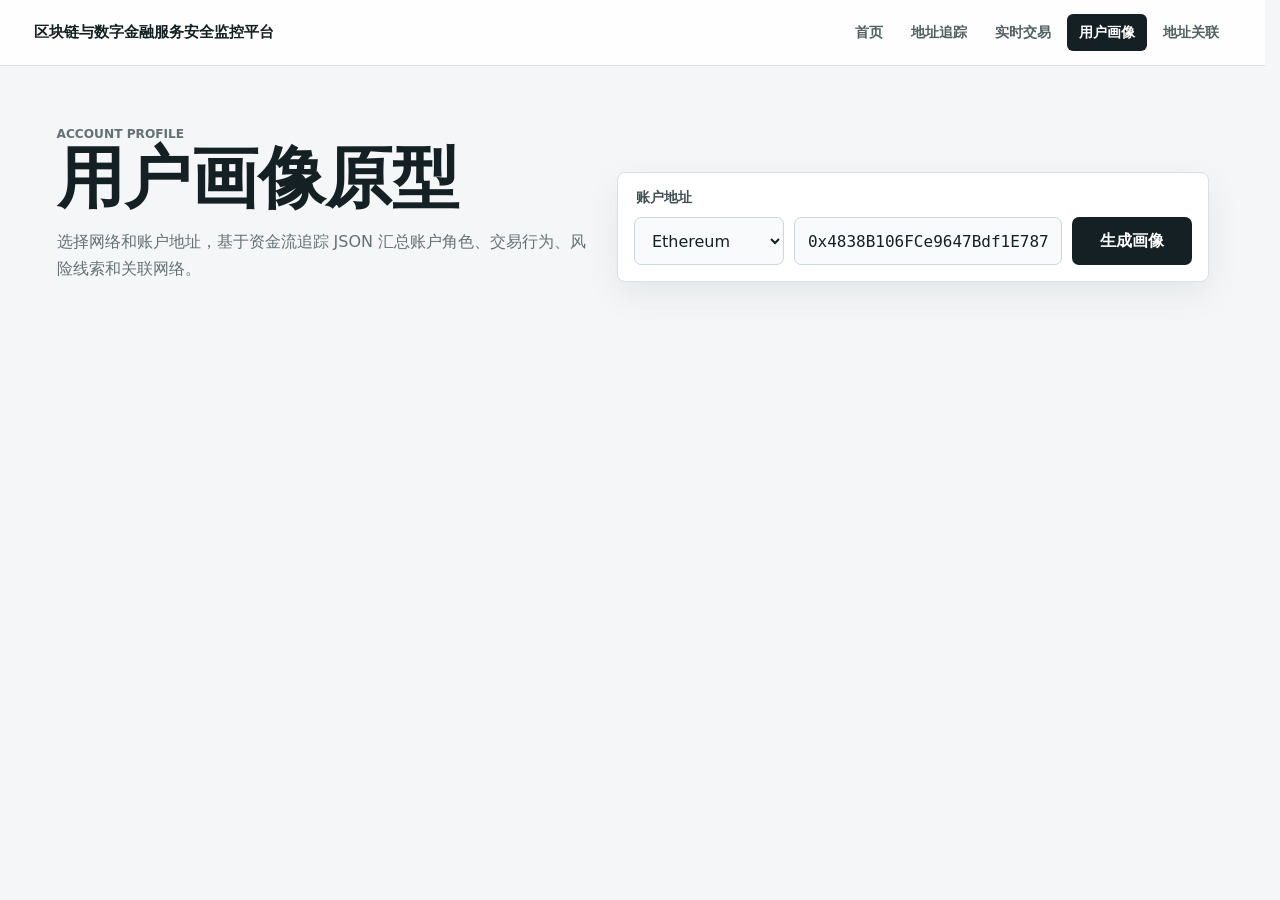
==== profile.html @ b5d5235a "Add overview homepage, move address search to track.html" ====
<!doctype html>
<html lang="zh-CN">
  <head>
    <meta charset="utf-8" />
    <meta name="viewport" content="width=device-width, initial-scale=1" />
    <title>用户画像原型</title>
    <meta
      name="description"
      content="基于资金流追踪示例数据生成链上账户用户画像原型"
    />
    <link rel="stylesheet" href="./live.css?v=20260729-brand-text" />
    <script type="module" src="./profile.js?v=20260722-native-assets"></script>
  </head>
  <body class="analysis-body">
    <header class="site-header">
      <a class="site-brand" href="./index.html" aria-label="区块链与数字金融服务安全监控平台首页">
        <span>区块链与数字金融服务安全监控平台</span>
      </a>
      <nav class="tool-nav" aria-label="分析工具">
        <a href="./index.html">首页</a>
        <a href="./track.html">地址追踪</a>
        <a href="./live.html">实时交易</a>
        <a href="./profile.html" aria-current="page">用户画像</a>
        <a href="./relation.html">地址关联</a>
      </nav>
    </header>

    <main class="analysis-main">
      <section class="analysis-hero">
        <div>
          <p class="section-kicker">Account profile</p>
          <h1>用户画像原型</h1>
          <p>
            选择网络和账户地址，基于资金流追踪 JSON 汇总账户角色、交易行为、风险线索和关联网络。
          </p>
        </div>
        <form class="analysis-search" id="profile-form">
          <label for="profile-address">账户地址</label>
          <div class="analysis-search-row">
            <select id="profile-chain" aria-label="选择网络">
              <option value="eth">Ethereum</option>
              <option value="bsc">BNB Smart Chain</option>
              <option value="polygon">Polygon PoS</option>
            </select>
            <input
              id="profile-address"
              autocomplete="off"
              spellcheck="false"
              value="0x4838B106FCe9647Bdf1E7877BF73cE8B0BAD5f97"
              placeholder="0x..."
            />
            <button type="submit">生成画像</button>
          </div>
          <p class="form-error" id="profile-error" hidden></p>
        </form>
      </section>

      <section class="profile-layout" id="profile-output" aria-live="polite"></section>
    </main>
  </body>
</html>
---- live.css ----
:root {
  --page: #f4f6f7;
  --surface: #ffffff;
  --surface-soft: #eef2f3;
  --ink: #142024;
  --muted: #647174;
  --line: #d7e0e2;
  --line-strong: #b7c5c8;
  --teal: #087f7b;
  --teal-dark: #075d5b;
  --amber: #d28b16;
  --red: #c2463d;
  --green: #2d7d52;
  --blue: #4263d5;
  --purple: #7556c8;
  --shadow: 0 20px 60px rgba(20, 32, 36, 0.11);
}

* {
  box-sizing: border-box;
}

[hidden] {
  display: none !important;
}

html {
  min-width: 320px;
  scrollbar-gutter: stable;
}

body {
  background: var(--page);
  color: var(--ink);
  font-family:
    Inter, ui-sans-serif, system-ui, -apple-system, BlinkMacSystemFont,
    "Segoe UI", sans-serif;
  margin: 0;
  min-height: 100vh;
}

button,
input,
select {
  font: inherit;
}

button,
a,
select {
  -webkit-tap-highlight-color: transparent;
}

a {
  color: inherit;
}

.site-header {
  align-items: center;
  background: rgba(255, 255, 255, 0.94);
  border-bottom: 1px solid var(--line);
  display: flex;
  justify-content: space-between;
  min-height: 66px;
  padding: 0 34px;
  position: relative;
  z-index: 20;
}

.site-brand {
  align-items: center;
  display: inline-flex;
  font-size: 0.95rem;
  font-weight: 800;
  gap: 10px;
  text-decoration: none;
}

.tool-nav {
  align-items: center;
  display: flex;
  gap: 4px;
}

.tool-nav a {
  border-radius: 6px;
  color: #526064;
  font-size: 0.9rem;
  font-weight: 700;
  padding: 9px 12px;
  text-decoration: none;
}

.tool-nav a:hover {
  background: #edf2f2;
  color: var(--ink);
}

.tool-nav a[aria-current="page"] {
  background: var(--ink);
  color: #ffffff;
}

.live-home-main {
  margin: 0 auto;
  max-width: 1180px;
  padding: 96px 34px 72px;
}

.live-home-copy {
  max-width: 870px;
}

.section-kicker {
  color: var(--teal-dark);
  font-size: 0.76rem;
  font-weight: 800;
  letter-spacing: 0;
  margin: 0 0 10px;
  text-transform: uppercase;
}

.live-home-copy h1 {
  font-size: 4rem;
  letter-spacing: 0;
  line-height: 1.02;
  margin: 0;
  max-width: 820px;
}

.live-home-lead {
  color: var(--muted);
  font-size: 1.08rem;
  line-height: 1.8;
  margin: 24px 0 0;
  max-width: 680px;
}

.asset-search {
  background: var(--surface);
  border: 1px solid var(--line);
  border-radius: 8px;
  box-shadow: var(--shadow);
  margin-top: 36px;
  max-width: 780px;
  padding: 16px;
}

.asset-search > label {
  color: #405055;
  display: block;
  font-size: 0.86rem;
  font-weight: 800;
  margin: 0 0 10px 2px;
}

.asset-search-row {
  display: grid;
  gap: 10px;
  grid-template-columns: minmax(0, 1fr) 140px;
}

.asset-search-row input {
  background: #f8fafb;
  border: 1px solid #cbd7da;
  border-radius: 7px;
  color: var(--ink);
  min-height: 54px;
  min-width: 0;
  outline: none;
  padding: 0 16px;
}

.asset-search-row input:focus {
  border-color: var(--teal);
  box-shadow: 0 0 0 3px rgba(8, 127, 123, 0.15);
}

.asset-search-row button {
  background: var(--teal);
  border: 0;
  border-radius: 7px;
  color: #ffffff;
  cursor: pointer;
  font-weight: 800;
  min-height: 54px;
  padding: 0 18px;
}

.asset-search-row button:hover {
  background: var(--teal-dark);
}

.form-error {
  color: #a92f28;
  font-size: 0.88rem;
  margin: 10px 2px 0;
}

.network-picker {
  border-top: 1px solid var(--line);
  margin-top: 96px;
  padding-top: 30px;
}

.section-heading {
  align-items: end;
  display: flex;
  gap: 24px;
  justify-content: space-between;
}

.section-heading h2 {
  font-size: 1.65rem;
  letter-spacing: 0;
  margin: 0;
}

.section-heading > p {
  color: var(--muted);
  font-size: 0.92rem;
  line-height: 1.6;
  margin: 0;
}

.network-grid {
  display: grid;
  gap: 12px;
  grid-template-columns: repeat(3, minmax(0, 1fr));
  margin-top: 22px;
}

.network-option {
  align-items: center;
  background: var(--surface);
  border: 1px solid var(--line);
  border-radius: 8px;
  color: var(--ink);
  cursor: pointer;
  display: grid;
  gap: 12px;
  grid-template-columns: 46px minmax(0, 1fr) 24px;
  min-height: 86px;
  padding: 14px;
  text-align: left;
}

.network-option:hover,
.network-option:focus-visible {
  border-color: var(--line-strong);
  box-shadow: 0 10px 30px rgba(20, 32, 36, 0.08);
  outline: none;
  transform: translateY(-2px);
}

.network-swatch {
  align-items: center;
  border-radius: 50%;
  display: inline-flex;
  font-size: 1rem;
  font-weight: 900;
  height: 46px;
  justify-content: center;
  width: 46px;
}

.network-swatch-eth {
  background: #e7ebff;
  color: #344ec1;
}

.network-swatch-bsc {
  background: #fff1ce;
  color: #946007;
}

.network-swatch-polygon {
  background: #eee8ff;
  color: #6841bd;
}

.network-option-copy {
  min-width: 0;
}

.network-option-copy strong,
.network-option-copy small {
  display: block;
  overflow-wrap: anywhere;
}

.network-option-copy strong {
  font-size: 0.98rem;
}

.network-option-copy small {
  color: var(--muted);
  font-size: 0.78rem;
  margin-top: 4px;
}

.network-option-action {
  color: var(--teal-dark);
  font-size: 1.35rem;
  text-align: right;
}

/* Analysis pages */
.analysis-body {
  background: var(--page);
}

.analysis-main {
  margin: 0 auto;
  max-width: 1220px;
  padding: 42px 34px 72px;
}

.analysis-hero {
  align-items: end;
  display: grid;
  gap: 28px;
  grid-template-columns: minmax(0, 0.9fr) minmax(420px, 1fr);
}

.analysis-hero h1 {
  font-size: clamp(2.2rem, 6vw, 4.2rem);
  letter-spacing: 0;
  line-height: 1;
  margin: 0;
}

.analysis-hero p {
  color: var(--muted);
  line-height: 1.7;
  margin: 16px 0 0;
  max-width: 660px;
}

.analysis-search,
.profile-wheel-panel,
.profile-detail-panel,
.relation-summary-panel,
.relation-table,
.analysis-state,
.analysis-empty {
  background: var(--surface);
  border: 1px solid var(--line);
  border-radius: 8px;
  box-shadow: 0 12px 34px rgba(20, 32, 36, 0.07);
}

.analysis-search {
  padding: 16px;
}

.analysis-search > label {
  color: #405055;
  display: block;
  font-size: 0.86rem;
  font-weight: 800;
  margin: 0 0 10px 2px;
}

.analysis-search-row {
  display: grid;
  gap: 10px;
  grid-template-columns: 150px minmax(0, 1fr) 120px;
}

.relation-search-row {
  grid-template-columns: 150px minmax(0, 1fr) minmax(0, 1fr) 120px;
}

.analysis-search-row input,
.analysis-search-row select {
  background: #f8fafb;
  border: 1px solid #cbd7da;
  border-radius: 7px;
  color: var(--ink);
  min-height: 48px;
  min-width: 0;
  outline: none;
  padding: 0 13px;
}

.analysis-search-row input {
  font-family: ui-monospace, SFMono-Regular, Menlo, Consolas, monospace;
}

.analysis-search-row input:focus,
.analysis-search-row select:focus {
  border-color: var(--teal);
  box-shadow: 0 0 0 3px rgba(8, 127, 123, 0.15);
}

.analysis-search-row button,
.analysis-link-button {
  align-items: center;
  background: var(--ink);
  border: 0;
  border-radius: 7px;
  color: #ffffff;
  cursor: pointer;
  display: inline-flex;
  font-weight: 800;
  justify-content: center;
  min-height: 48px;
  padding: 0 16px;
  text-decoration: none;
}

.analysis-search-row button:hover,
.analysis-link-button:hover {
  background: var(--teal-dark);
}

.profile-layout {
  display: grid;
  gap: 18px;
  grid-template-columns: minmax(360px, 0.85fr) minmax(0, 1.15fr);
  margin-top: 24px;
}

.profile-wheel-panel,
.profile-detail-panel,
.relation-summary-panel {
  padding: 20px;
}

.profile-wheel {
  aspect-ratio: 1;
  display: grid;
  gap: 10px;
  grid-template-columns: 1fr 1fr;
  max-width: 520px;
  min-height: 420px;
  position: relative;
}

.profile-wheel article {
  align-content: center;
  background: #f8fafb;
  border: 1px solid #dbe5e7;
  display: grid;
  justify-items: start;
  min-width: 0;
  padding: 20px;
}

.profile-wheel article:nth-of-type(1) {
  border-radius: 100% 8px 8px 8px;
  justify-items: end;
  text-align: right;
}

.profile-wheel article:nth-of-type(2) {
  border-radius: 8px 100% 8px 8px;
}

.profile-wheel article:nth-of-type(3) {
  border-radius: 8px 8px 8px 100%;
  justify-items: end;
  text-align: right;
}

.profile-wheel article:nth-of-type(4) {
  border-radius: 8px 8px 100% 8px;
}

.profile-wheel span,
.profile-metrics dt,
.relation-summary dt {
  color: var(--muted);
  display: block;
  font-size: 0.76rem;
  font-weight: 800;
  margin-bottom: 8px;
}

.profile-wheel strong {
  display: block;
  font-size: 1rem;
  overflow-wrap: anywhere;
}

.profile-center {
  align-content: center;
  background: var(--ink);
  border: 8px solid var(--surface);
  border-radius: 50%;
  box-shadow: 0 18px 45px rgba(20, 32, 36, 0.18);
  color: #ffffff;
  display: grid;
  height: 178px;
  justify-items: center;
  left: 50%;
  padding: 18px;
  position: absolute;
  text-align: center;
  top: 50%;
  transform: translate(-50%, -50%);
  width: 178px;
  z-index: 2;
}

.profile-center span {
  color: #cbd5d8;
  font-size: 0.74rem;
  margin: 7px 0 0;
}

.analysis-panel-heading {
  align-items: center;
  display: flex;
  gap: 16px;
  justify-content: space-between;
  margin-bottom: 16px;
}

.analysis-panel-heading h2,
.analysis-subsection h3,
.relation-summary-panel h2 {
  margin: 0;
}

.relation-summary-panel > div:first-child {
  margin-bottom: 22px;
}

.profile-metrics,
.relation-summary {
  display: grid;
  gap: 10px;
  grid-template-columns: repeat(4, minmax(0, 1fr));
  margin: 0 0 16px;
}

.profile-metrics div,
.relation-summary div {
  background: #f8fafb;
  border: 1px solid #dfe8ea;
  border-radius: 8px;
  min-width: 0;
  padding: 12px;
}

.profile-metrics dd,
.relation-summary dd {
  font-weight: 900;
  margin: 0;
  overflow-wrap: anywhere;
}

.profile-tags {
  display: flex;
  flex-wrap: wrap;
  gap: 8px;
  margin-bottom: 18px;
}

.profile-tags span {
  background: #edf6f5;
  border: 1px solid #c9e4e1;
  border-radius: 999px;
  color: var(--teal-dark);
  font-size: 0.78rem;
  font-weight: 800;
  padding: 7px 10px;
}

.analysis-subsection {
  border-top: 1px solid var(--line);
  padding-top: 16px;
}

.analysis-subsection + .analysis-subsection {
  margin-top: 18px;
}

.analysis-list {
  color: #354448;
  line-height: 1.7;
  margin: 10px 0 0;
  padding-left: 18px;
}

.relation-output {
  display: grid;
  gap: 16px;
  margin-top: 24px;
}

.relation-table {
  display: grid;
  gap: 0;
  overflow: hidden;
}

.relation-table.compact {
  box-shadow: none;
}

.relation-table article {
  align-items: center;
  display: grid;
  gap: 12px;
  grid-template-columns: minmax(160px, 0.8fr) minmax(0, 1fr) minmax(160px, 0.9fr);
  padding: 14px 16px;
}

.relation-table article + article {
  border-top: 1px solid var(--line);
}

.relation-table strong,
.relation-table span,
.relation-table small {
  display: block;
}

.relation-table span,
.relation-table small {
  color: var(--muted);
}

.relation-table p {
  align-items: center;
  display: flex;
  gap: 8px;
  margin: 0;
}

.relation-table code {
  font-family: ui-monospace, SFMono-Regular, Menlo, Consolas, monospace;
}

.analysis-state,
.analysis-empty {
  color: var(--muted);
  padding: 20px;
}

/* Live result */
.monitor-body {
  background: #edf1f2;
  overflow-x: hidden;
}

.monitor-header {
  align-items: center;
  background: var(--surface);
  border-bottom: 1px solid var(--line);
  display: flex;
  gap: 24px;
  justify-content: space-between;
  min-height: 70px;
  padding: 10px 24px;
  position: sticky;
  top: 0;
  z-index: 30;
}

.monitor-header-main,
.monitor-controls,
.monitor-status,
.monitor-actions {
  align-items: center;
  display: flex;
}

.monitor-header-main {
  gap: 18px;
  min-width: 0;
}

.monitor-nav {
  margin-right: 2px;
}

.monitor-title {
  min-width: 0;
  overflow: hidden;
}

.monitor-title strong,
.monitor-title span {
  display: block;
}

.monitor-title strong {
  font-size: 0.96rem;
}

.monitor-title span {
  color: var(--muted);
  font-size: 0.74rem;
  margin-top: 2px;
  overflow: hidden;
  text-overflow: ellipsis;
  white-space: nowrap;
}

.monitor-controls {
  gap: 16px;
}

.chain-control {
  align-items: center;
  display: flex;
  gap: 8px;
}

.chain-control label {
  color: var(--muted);
  font-size: 0.78rem;
  font-weight: 700;
}

.chain-control select {
  background: #f7f9fa;
  border: 1px solid var(--line);
  border-radius: 6px;
  color: var(--ink);
  min-height: 38px;
  outline: none;
  padding: 0 30px 0 10px;
}

.chain-control select:focus {
  border-color: var(--teal);
  box-shadow: 0 0 0 3px rgba(8, 127, 123, 0.13);
}

.monitor-status {
  gap: 9px;
  min-width: 150px;
}

.status-dot {
  background: var(--green);
  border-radius: 50%;
  box-shadow: 0 0 0 4px rgba(45, 125, 82, 0.12);
  height: 8px;
  width: 8px;
}

.status-dot.is-loading {
  animation: status-pulse 1s ease-in-out infinite;
  background: var(--amber);
  box-shadow: 0 0 0 4px rgba(210, 139, 22, 0.13);
}

.status-dot.is-error {
  background: var(--red);
  box-shadow: 0 0 0 4px rgba(194, 70, 61, 0.13);
}

.status-dot.is-paused {
  background: var(--amber);
  box-shadow: 0 0 0 4px rgba(210, 139, 22, 0.13);
}

.status-copy strong,
.status-copy span {
  display: block;
}

.status-copy strong {
  font-size: 0.78rem;
}

.status-copy span {
  color: var(--muted);
  font-size: 0.7rem;
  margin-top: 1px;
}

.monitor-actions {
  gap: 7px;
}

.monitor-action {
  background: #f7f9fa;
  border: 1px solid var(--line);
  border-radius: 6px;
  color: #354448;
  cursor: pointer;
  font-size: 0.78rem;
  font-weight: 800;
  min-height: 38px;
  padding: 0 12px;
}

.monitor-action:hover {
  background: #eaf0f1;
}

.monitor-action-primary {
  background: var(--ink);
  border-color: var(--ink);
  color: #ffffff;
}

.monitor-action-primary:hover {
  background: #2a383c;
}

.monitor-layout {
  display: grid;
  grid-template-columns: minmax(0, 1fr) 350px;
  min-height: calc(100vh - 70px);
}

.graph-workspace {
  background: var(--surface);
  border-right: 1px solid var(--line);
  min-width: 0;
  padding: 20px 22px 18px;
}

.graph-summary {
  align-items: start;
  display: flex;
  gap: 24px;
  justify-content: space-between;
}

.graph-heading h1 {
  font-size: 1.35rem;
  letter-spacing: 0;
  margin: 0;
}

.graph-heading p {
  color: var(--muted);
  font-size: 0.8rem;
  line-height: 1.5;
  margin: 5px 0 0;
}

.graph-metrics {
  display: grid;
  gap: 18px;
  grid-template-columns: repeat(3, minmax(86px, 1fr));
}

.graph-metric {
  border-left: 1px solid var(--line);
  min-width: 86px;
  padding-left: 14px;
}

.graph-metric span,
.graph-metric strong {
  display: block;
}

.graph-metric span {
  color: var(--muted);
  font-size: 0.7rem;
}

.graph-metric strong {
  font-size: 1.04rem;
  margin-top: 3px;
  overflow-wrap: anywhere;
}

.graph-canvas {
  aspect-ratio: 11 / 7;
  background-color: #fbfcfc;
  background-image:
    linear-gradient(#edf1f2 1px, transparent 1px),
    linear-gradient(90deg, #edf1f2 1px, transparent 1px);
  background-size: 32px 32px;
  border: 1px solid var(--line);
  border-radius: 8px;
  margin-top: 18px;
  min-height: 500px;
  overflow: hidden;
  position: relative;
}

.graph-zoom-controls {
  align-items: center;
  background: rgba(255, 255, 255, 0.92);
  border: 1px solid var(--line);
  border-radius: 8px;
  box-shadow: 0 10px 26px rgba(20, 32, 36, 0.08);
  display: inline-flex;
  gap: 4px;
  padding: 5px;
  position: absolute;
  right: 12px;
  top: 12px;
  z-index: 12;
}

.graph-zoom-controls button,
.graph-zoom-controls span {
  align-items: center;
  border-radius: 6px;
  display: inline-flex;
  font-size: 0.78rem;
  font-weight: 800;
  height: 30px;
  justify-content: center;
}

.graph-zoom-controls button {
  background: #f7f9fa;
  border: 1px solid transparent;
  color: var(--ink);
  cursor: pointer;
  min-width: 30px;
  padding: 0 9px;
}

.graph-zoom-controls button:hover:not(:disabled) {
  background: #eaf0f1;
  border-color: var(--line);
}

.graph-zoom-controls button:disabled {
  color: #9aa7aa;
  cursor: not-allowed;
}

.graph-zoom-controls span {
  color: var(--muted);
  min-width: 46px;
}

.graph-canvas svg {
  display: block;
  height: 100%;
  width: 100%;
}

.graph-loading,
.graph-empty,
.graph-error {
  align-items: center;
  background: rgba(251, 252, 252, 0.9);
  color: var(--muted);
  display: flex;
  flex-direction: column;
  inset: 0;
  justify-content: center;
  padding: 24px;
  position: absolute;
  text-align: center;
  z-index: 10;
}

.graph-loading strong,
.graph-empty strong,
.graph-error strong {
  color: var(--ink);
  font-size: 1rem;
}

.graph-loading p,
.graph-empty p,
.graph-error p {
  font-size: 0.82rem;
  line-height: 1.6;
  margin: 7px 0 0;
  max-width: 390px;
}

.graph-error strong {
  color: var(--red);
}

.loading-bars {
  display: flex;
  gap: 4px;
  margin-bottom: 14px;
}

.loading-bars span {
  animation: loading-bars 0.9s ease-in-out infinite alternate;
  background: var(--teal);
  border-radius: 2px;
  height: 18px;
  width: 4px;
}

.loading-bars span:nth-child(2) {
  animation-delay: 0.15s;
}

.loading-bars span:nth-child(3) {
  animation-delay: 0.3s;
}

.flow-edge-base,
.flow-edge-motion,
.flow-edge-hit {
  fill: none;
}

.flow-edge-base {
  stroke: #aebdc0;
  stroke-width: 1.2;
}

.flow-edge-motion {
  animation: flow-dots 2.3s linear infinite;
  stroke-linecap: round;
  stroke-dasharray: 2 var(--dot-gap);
  stroke-width: var(--edge-width);
}

.flow-edge-hit {
  cursor: pointer;
  pointer-events: stroke;
  stroke: transparent;
  stroke-width: 18;
}

.flow-edge-group {
  transition: opacity 160ms ease;
}

.flow-edge-group.is-dimmed {
  opacity: 0.09;
}

.flow-edge-group.is-selected .flow-edge-base {
  stroke: #526064;
  stroke-width: 2;
}

.flow-edge-group.is-selected .flow-edge-motion {
  filter: drop-shadow(0 0 4px rgba(8, 127, 123, 0.45));
}

.account-node {
  cursor: pointer;
  outline: none;
  transition: opacity 160ms ease;
}

.account-node.is-dimmed {
  opacity: 0.2;
}

.account-node.is-inactive {
  opacity: 0.58;
}

.account-node.is-inactive:hover,
.account-node.is-inactive:focus-visible,
.account-node.is-inactive.is-selected {
  opacity: 1;
}

.account-node.is-inactive.is-dimmed {
  opacity: 0.2;
}

.account-node.is-inactive .node-halo {
  fill: rgba(82, 96, 100, 0.04);
  stroke: rgba(82, 96, 100, 0.14);
}

.account-node .node-halo {
  fill: rgba(8, 127, 123, 0.08);
  stroke: rgba(8, 127, 123, 0.18);
  stroke-width: 1;
}

.account-node .node-core {
  fill: var(--node-fill);
  stroke: var(--node-stroke);
  stroke-width: 2;
}

.account-node:hover .node-halo,
.account-node:focus-visible .node-halo,
.account-node.is-selected .node-halo {
  animation: node-pulse 1.8s ease-out infinite;
  fill: rgba(8, 127, 123, 0.12);
  stroke: var(--teal);
  stroke-width: 2;
}

.account-node .node-initials {
  fill: var(--ink);
  font-size: 14px;
  font-weight: 900;
  pointer-events: none;
  text-anchor: middle;
}

.account-node .node-label {
  fill: var(--ink);
  font-size: 13px;
  font-weight: 800;
  pointer-events: none;
  text-anchor: middle;
}

.account-node .node-address {
  fill: var(--muted);
  font-family: ui-monospace, SFMono-Regular, Menlo, Consolas, monospace;
  font-size: 10px;
  pointer-events: none;
  text-anchor: middle;
}

.graph-tooltip {
  background: #162226;
  border-radius: 6px;
  box-shadow: 0 10px 28px rgba(20, 32, 36, 0.24);
  color: #ffffff;
  font-size: 0.75rem;
  line-height: 1.5;
  max-width: 250px;
  padding: 9px 11px;
  pointer-events: none;
  position: absolute;
  transform: translate(12px, 12px);
  z-index: 20;
}

.graph-tooltip strong,
.graph-tooltip span {
  display: block;
}

.graph-tooltip span {
  color: #bfd0d3;
}

.density-legend {
  align-items: center;
  color: var(--muted);
  display: flex;
  flex-wrap: wrap;
  font-size: 0.72rem;
  gap: 10px 18px;
  margin-top: 12px;
}

.density-legend > strong {
  color: #405055;
}

.density-item {
  align-items: center;
  display: inline-flex;
  gap: 7px;
}

.density-dots {
  align-items: center;
  display: inline-flex;
  gap: var(--legend-gap);
  height: 10px;
  width: 36px;
}

.density-dots i {
  background: var(--teal);
  border-radius: 50%;
  display: block;
  height: 3px;
  width: 3px;
}

.activity-panel {
  background: #f8fafb;
  min-width: 0;
  overflow: hidden;
}

.activity-header {
  border-bottom: 1px solid var(--line);
  padding: 20px 18px 16px;
}

.activity-header h2 {
  font-size: 1rem;
  letter-spacing: 0;
  margin: 0;
}

.activity-header p {
  color: var(--muted);
  font-size: 0.76rem;
  line-height: 1.5;
  margin: 5px 0 0;
}

.account-inspector {
  background: #eef3f3;
  border-bottom: 1px solid var(--line);
  padding: 14px 18px;
}

.account-inspector[hidden] {
  display: none;
}

.inspector-top {
  align-items: center;
  display: flex;
  gap: 10px;
  justify-content: space-between;
}

.inspector-top strong {
  font-size: 0.84rem;
  max-width: 230px;
  overflow: hidden;
  text-overflow: ellipsis;
  white-space: nowrap;
}

.inspector-top button {
  background: transparent;
  border: 0;
  color: var(--muted);
  cursor: pointer;
  font-size: 1.1rem;
  height: 28px;
  padding: 0;
  width: 28px;
}

.inspector-address {
  color: var(--muted);
  display: block;
  font-family: ui-monospace, SFMono-Regular, Menlo, Consolas, monospace;
  font-size: 0.68rem;
  margin-top: 5px;
  overflow: hidden;
  text-overflow: ellipsis;
}

.inspector-metrics {
  display: grid;
  gap: 8px;
  grid-template-columns: repeat(3, 1fr);
  margin-top: 12px;
}

.inspector-metrics div {
  border-left: 1px solid #c7d3d5;
  padding-left: 8px;
}

.inspector-metrics span,
.inspector-metrics strong {
  display: block;
}

.inspector-metrics span {
  color: var(--muted);
  font-size: 0.64rem;
}

.inspector-metrics strong {
  font-size: 0.76rem;
  margin-top: 2px;
}

.transaction-list {
  max-height: calc(100vh - 178px);
  overflow-y: auto;
}

.transaction-row {
  background: transparent;
  border: 0;
  border-bottom: 1px solid var(--line);
  color: var(--ink);
  cursor: pointer;
  display: block;
  min-height: 102px;
  padding: 14px 18px;
  text-align: left;
  width: 100%;
}

.transaction-row:hover,
.transaction-row.is-selected {
  background: #eaf1f1;
}

.transaction-row-top,
.transaction-route,
.transaction-row-bottom {
  align-items: center;
  display: flex;
  gap: 8px;
  justify-content: space-between;
}

.transaction-asset {
  color: var(--teal-dark);
  font-size: 0.82rem;
  font-weight: 900;
}

.transaction-value {
  color: var(--green);
  font-size: 0.78rem;
  font-weight: 800;
}

.transaction-route {
  justify-content: flex-start;
  margin-top: 10px;
  min-width: 0;
}

.transaction-route code {
  color: #334247;
  flex: 1;
  font-size: 0.7rem;
  min-width: 0;
  overflow: hidden;
  text-overflow: ellipsis;
  white-space: nowrap;
}

.transaction-route span {
  color: var(--teal);
  flex: 0 0 auto;
  font-weight: 900;
}

.transaction-row-bottom {
  color: var(--muted);
  font-size: 0.67rem;
  margin-top: 8px;
}

.transaction-empty {
  color: var(--muted);
  font-size: 0.8rem;
  line-height: 1.6;
  padding: 28px 18px;
  text-align: center;
}

@keyframes flow-dots {
  to {
    stroke-dashoffset: -120;
  }
}

@keyframes node-pulse {
  0% {
    opacity: 0.9;
    transform: scale(1);
    transform-origin: center;
  }
  70%,
  100% {
    opacity: 0;
    transform: scale(1.22);
    transform-origin: center;
  }
}

@keyframes status-pulse {
  50% {
    opacity: 0.45;
  }
}

@keyframes loading-bars {
  to {
    height: 6px;
  }
}

@media (max-width: 1080px) {
  .monitor-header {
    align-items: flex-start;
  }

  .monitor-controls {
    flex-wrap: wrap;
    justify-content: flex-end;
  }

  .monitor-layout {
    grid-template-columns: minmax(0, 1fr) 320px;
  }

  .graph-summary {
    display: block;
  }

  .graph-metrics {
    margin-top: 16px;
  }

  .graph-metric:first-child {
    border-left: 0;
    padding-left: 0;
  }

  .analysis-hero,
  .profile-layout {
    grid-template-columns: 1fr;
  }

  .analysis-search {
    max-width: none;
  }
}

@media (max-width: 880px) {
  .live-home-copy h1 {
    font-size: 3rem;
  }

  .network-grid {
    grid-template-columns: 1fr;
  }

  .monitor-header {
    position: relative;
  }

  .monitor-layout {
    display: block;
  }

  .graph-workspace {
    border-right: 0;
  }

  .activity-panel {
    border-top: 1px solid var(--line);
  }

  .transaction-list {
    max-height: none;
  }

  .analysis-search-row,
  .relation-search-row,
  .profile-metrics,
  .relation-summary {
    grid-template-columns: 1fr;
  }

  .relation-table article {
    align-items: start;
    grid-template-columns: 1fr;
  }
}

@media (max-width: 680px) {
  .site-header {
    align-items: flex-start;
    flex-wrap: wrap;
    gap: 14px;
    padding: 13px 16px;
  }

  .site-brand {
    font-size: 0.85rem;
  }

  .tool-nav {
    align-items: stretch;
  }

  .tool-nav a {
    font-size: 0.78rem;
    padding: 8px 9px;
  }

  .live-home-main {
    padding: 60px 18px 50px;
  }

  .analysis-main {
    padding: 30px 18px 50px;
  }

  .analysis-hero h1 {
    font-size: 2.35rem;
  }

  .profile-wheel {
    min-height: 340px;
  }

  .profile-wheel article {
    padding: 14px;
  }

  .profile-center {
    height: 140px;
    width: 140px;
  }

  .live-home-copy h1 {
    font-size: 2.45rem;
    line-height: 1.08;
  }

  .live-home-lead {
    font-size: 0.98rem;
  }

  .asset-search-row {
    grid-template-columns: 1fr;
  }

  .network-picker {
    margin-top: 64px;
  }

  .section-heading {
    align-items: flex-start;
    display: block;
  }

  .section-heading > p {
    margin-top: 8px;
  }

  .monitor-header {
    display: block;
    padding: 10px 14px;
  }

  .monitor-header-main {
    justify-content: space-between;
  }

  .monitor-title {
    margin-right: auto;
  }

  .monitor-controls {
    align-items: center;
    display: grid;
    gap: 10px;
    grid-template-columns: minmax(0, 1fr) auto;
    justify-content: stretch;
    margin-top: 10px;
  }

  .chain-control {
    min-width: 0;
  }

  .chain-control select {
    min-width: 0;
    width: 100%;
  }

  .monitor-status {
    display: none;
  }

  .monitor-actions {
    grid-column: 1 / -1;
  }

  .monitor-action {
    flex: 1;
  }

  .graph-workspace {
    padding: 16px 12px;
  }

  .graph-heading h1 {
    font-size: 1.12rem;
  }

  .graph-metrics {
    gap: 8px;
  }

  .graph-metric {
    min-width: 0;
    padding-left: 8px;
  }

  .graph-metric strong {
    font-size: 0.84rem;
  }

  .graph-canvas {
    aspect-ratio: 7 / 9;
    min-height: 0;
  }

  .density-legend {
    align-items: flex-start;
    display: grid;
    grid-template-columns: repeat(2, minmax(0, 1fr));
  }

  .density-legend > strong {
    grid-column: 1 / -1;
  }
}

@media (prefers-reduced-motion: reduce) {
  *,
  *::before,
  *::after {
    animation-duration: 0.01ms !important;
    animation-iteration-count: 1 !important;
    scroll-behavior: auto !important;
  }
}
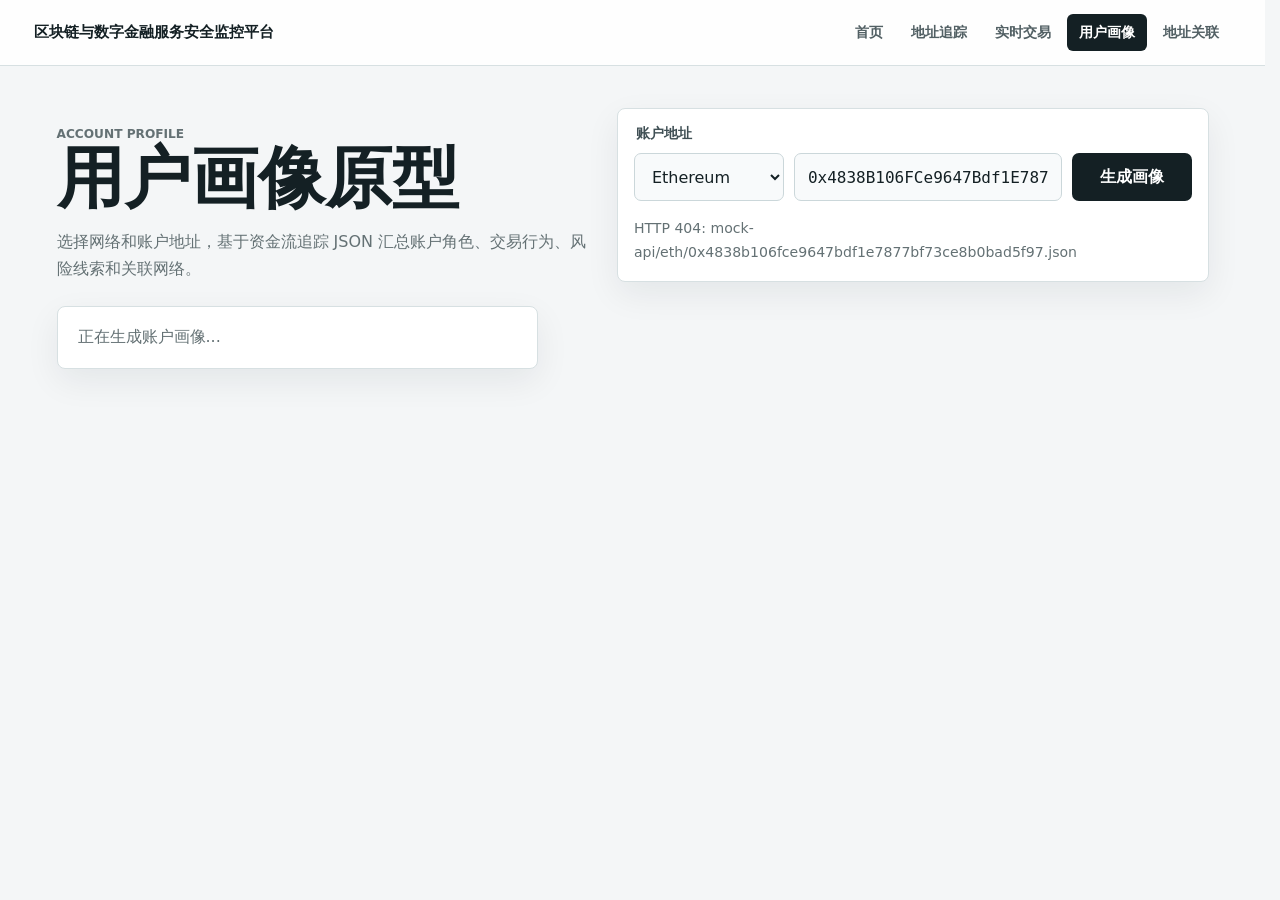
==== commit e36be0a0: "Merge upstream/main, keep new homepage structure" ====
--- a/profile.html
+++ b/profile.html
@@ -9,7 +9,7 @@
       content="基于资金流追踪示例数据生成链上账户用户画像原型"
     />
     <link rel="stylesheet" href="./live.css?v=20260729-brand-text" />
-    <script type="module" src="./profile.js?v=20260722-native-assets"></script>
+    <script type="module" src="./profile.js?v=20260724-native-usd"></script>
   </head>
   <body class="analysis-body">
     <header class="site-header">
